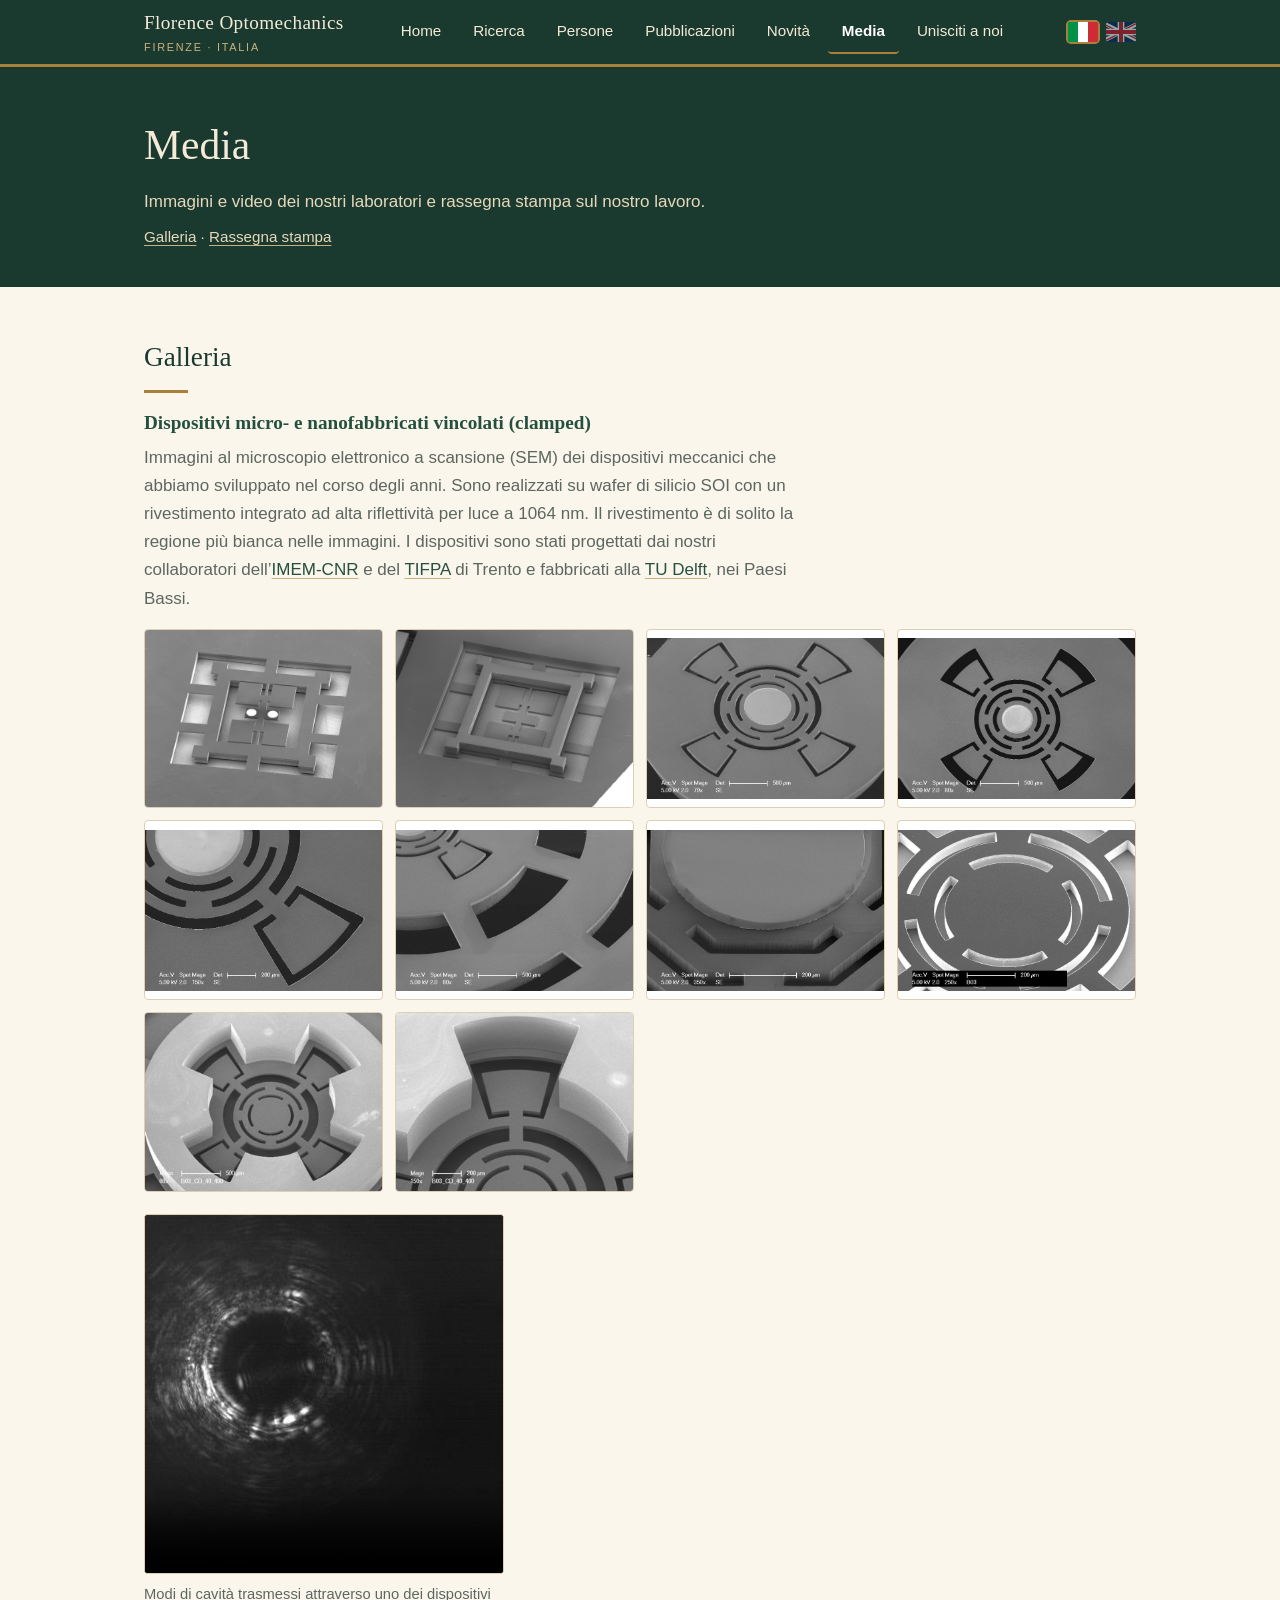
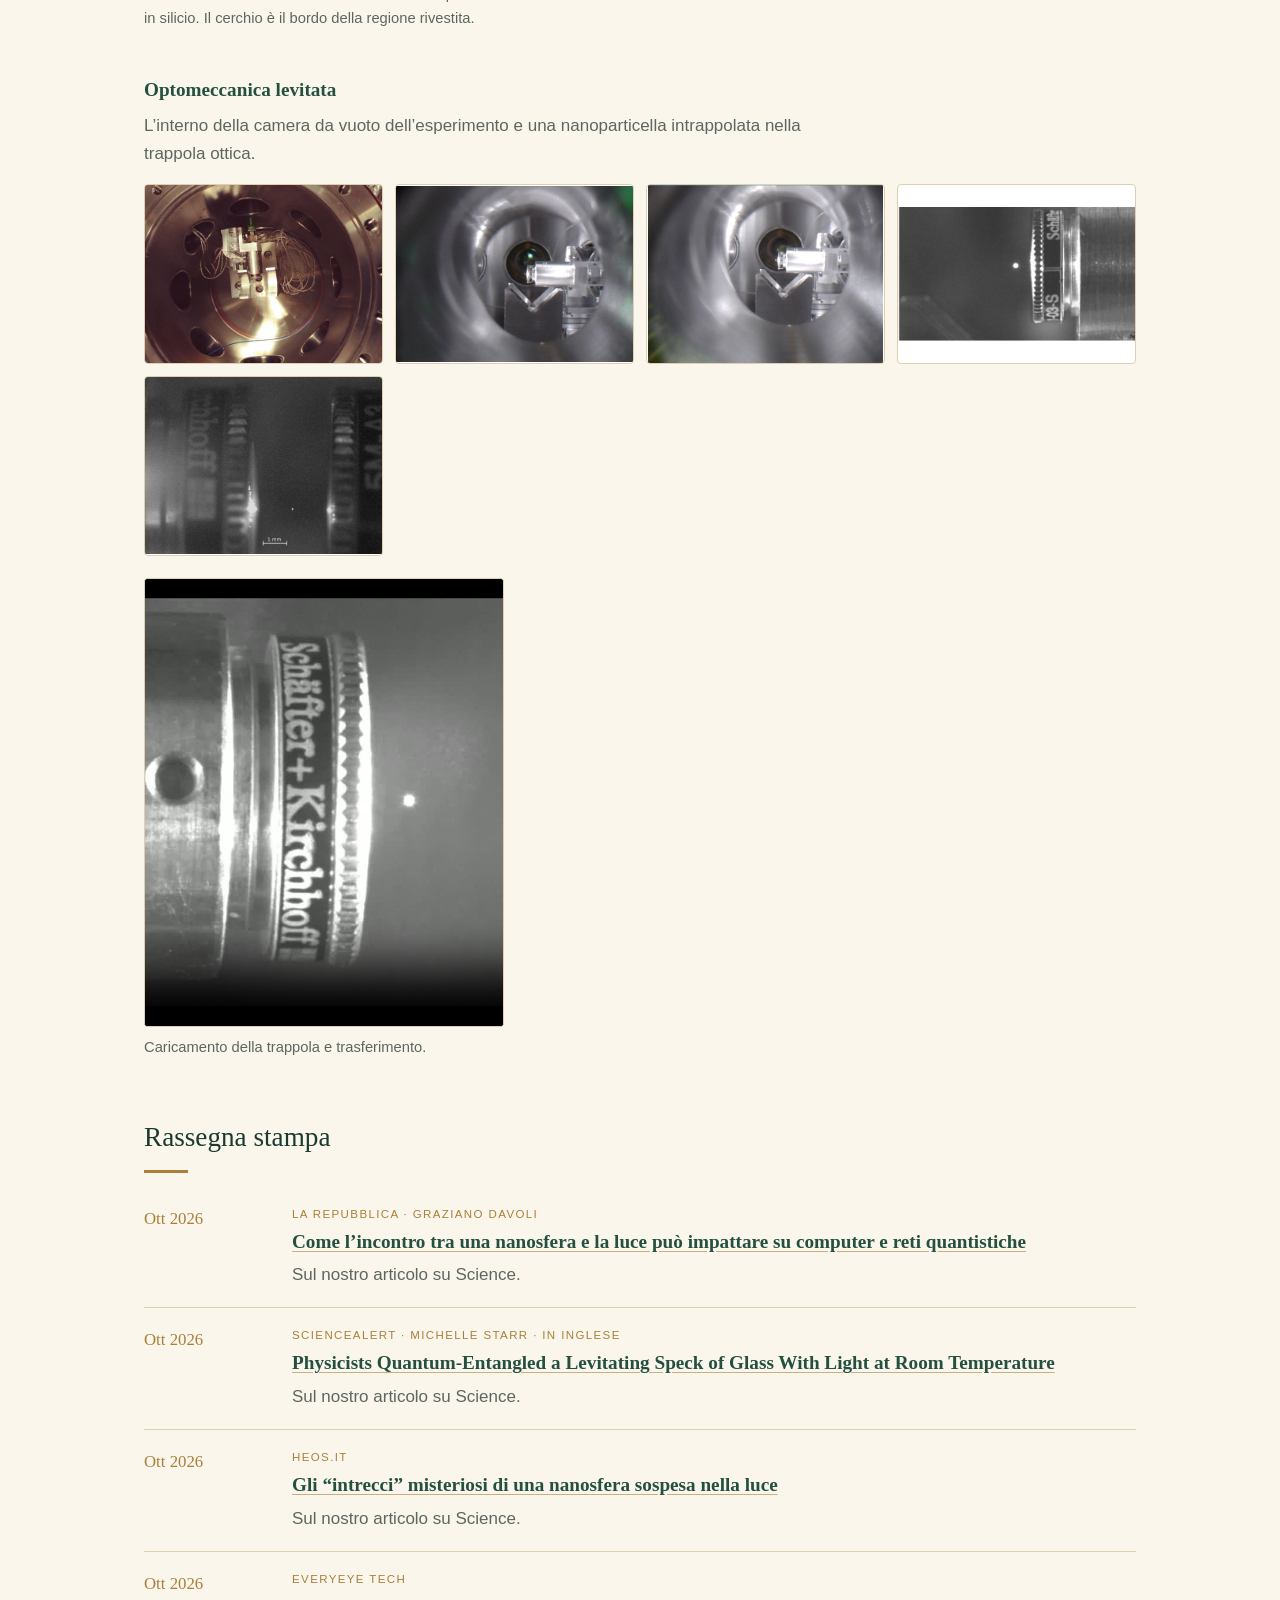
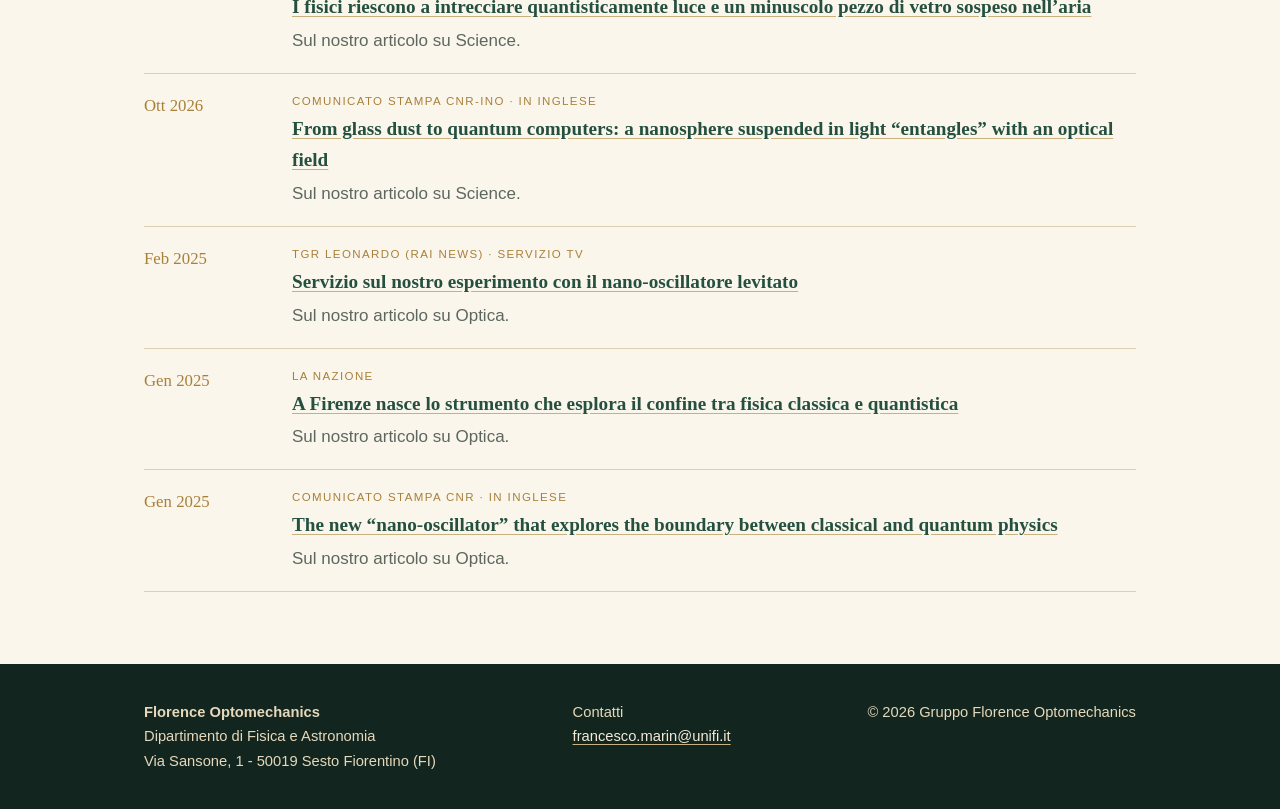
==== it/media.html @ cf9a8709 "Initial commit" ====
<!doctype html>
<html lang="it">
<head>
<meta charset="utf-8">
<meta name="viewport" content="width=device-width, initial-scale=1">
<title>Media · Florence Optomechanics</title>
<link rel="alternate" hreflang="en" href="../media.html">
<link rel="stylesheet" href="../css/style.css">
</head>
<body>
<header class="site-header">
  <div class="wrap">
    <a class="brand" href="index.html">Florence Optomechanics<small>Firenze · Italia</small></a>
    <button class="menu-btn" aria-expanded="false" aria-controls="site-nav">Menu</button>
    <nav id="site-nav" aria-label="Principale">
      <ul>
        <li><a href="index.html">Home</a></li>
        <li><a href="research.html">Ricerca</a></li>
        <li><a href="people.html">Persone</a></li>
        <li><a href="publications.html">Pubblicazioni</a></li>
        <li><a href="news.html">Novità</a></li>
        <li><a href="media.html" aria-current="page">Media</a></li>
        <li><a href="join.html">Unisciti a noi</a></li>
      </ul>
    </nav>
    <div class="lang" role="group" aria-label="Lingua">
      <a href="media.html" hreflang="it" lang="it" title="Italiano" aria-label="Italiano" aria-current="true"><img src="../images/flag-it.svg" alt="" width="30" height="20"></a>
      <a href="../media.html" hreflang="en" lang="en" title="English" aria-label="English"><img src="../images/flag-gb.svg" alt="" width="30" height="20"></a>
    </div>
  </div>
</header>

<div class="page-title"><div class="wrap">
  <h1>Media</h1>
  <p>Immagini e video dei nostri laboratori e rassegna stampa sul nostro lavoro.</p>
  <p class="jump"><a href="#gallery">Galleria</a> · <a href="#press">Rassegna stampa</a></p>
</div></div>

<main>
  <div class="wrap">
    <section id="gallery">
      <h2>Galleria</h2>

      <div class="gallery-group">
        <h3>Dispositivi micro- e nanofabbricati vincolati (clamped)</h3>
        <p class="group-caption">Immagini al microscopio elettronico a scansione (SEM) dei dispositivi meccanici che abbiamo sviluppato nel corso degli anni. Sono realizzati su wafer di silicio SOI con un rivestimento integrato ad alta riflettività per luce a 1064 nm. Il rivestimento è di solito la regione più bianca nelle immagini. I dispositivi sono stati progettati dai nostri collaboratori dell’<a href="https://www.imem.cnr.it/en">IMEM-CNR</a> e del <a href="https://www.tifpa.infn.it/">TIFPA</a> di Trento e fabbricati alla <a href="https://www.tudelft.nl/en/">TU Delft</a>, nei Paesi Bassi.</p>
        <div class="photo-grid">
          <a href="../images/gallery/clamped_02.jpg"><img src="../images/gallery/clamped_02.jpg" alt="Immagine SEM di una struttura quadrata a telaio in silicio con una parte centrale sospesa che porta due piccole zone bianche rivestite, vista dal fronte" width="1200" height="900" loading="lazy"></a>
          <a href="../images/gallery/clamped_03.jpg"><img src="../images/gallery/clamped_03.jpg" alt="Immagine SEM della stessa struttura a telaio quadrato vista dal retro" width="1200" height="900" loading="lazy"></a>
          <a href="../images/gallery/clamped_04.jpg"><img src="../images/gallery/clamped_04.jpg" alt="Immagine SEM di un oscillatore circolare con un centro ellittico bianco rivestito, circondato da anelli concentrici con fenditure e da quattro aperture a settore" width="712" height="484" loading="lazy"></a>
          <a href="../images/gallery/clamped_05.jpg"><img src="../images/gallery/clamped_05.jpg" alt="Immagine SEM di un oscillatore circolare simile, con anelli concentrici con fenditure e quattro aperture a settore" width="712" height="484" loading="lazy"></a>
          <a href="../images/gallery/clamped_06.jpg"><img src="../images/gallery/clamped_06.jpg" alt="Dettaglio SEM di un’apertura a settore e degli anelli con fenditure accanto al disco centrale rivestito" width="712" height="484" loading="lazy"></a>
          <a href="../images/gallery/clamped_07.jpg"><img src="../images/gallery/clamped_07.jpg" alt="Dettaglio SEM di una fenditura e del bordo rialzato dell’anello di supporto" width="712" height="484" loading="lazy"></a>
          <a href="../images/gallery/clamped_08.jpg"><img src="../images/gallery/clamped_08.jpg" alt="Dettaglio SEM del disco centrale rivestito e della struttura di supporto circostante" width="712" height="484" loading="lazy"></a>
          <a href="../images/gallery/clamped_09.jpg"><img src="../images/gallery/clamped_09.jpg" alt="Immagine SEM degli anelli con fenditure intorno al disco centrale di un oscillatore" width="712" height="484" loading="lazy"></a>
          <a href="../images/gallery/clamped_10.jpg"><img src="../images/gallery/clamped_10.jpg" alt="Immagine SEM di un oscillatore montato all’interno di un telaio circolare spesso, con anelli concentrici con fenditure" width="320" height="240" loading="lazy"></a>
          <a href="../images/gallery/clamped_11.jpg"><img src="../images/gallery/clamped_11.jpg" alt="Dettaglio SEM di un’apertura a settore e di anelli con fenditure all’interno di un telaio circolare spesso" width="320" height="240" loading="lazy"></a>
        </div>
        <figure class="video">
          <video controls preload="metadata" poster="../images/gallery/cavity_modes_poster.jpg" width="400" height="400">
            <source src="../videos/cavity_modes.mp4" type="video/mp4">
            Il tuo browser non può riprodurre questo video.
          </video>
          <figcaption>Modi di cavità trasmessi attraverso uno dei dispositivi in silicio. Il cerchio è il bordo della regione rivestita.</figcaption>
        </figure>
      </div>

      <div class="gallery-group">
        <h3>Optomeccanica levitata</h3>
        <p class="group-caption">L’interno della camera da vuoto dell’esperimento e una nanoparticella intrappolata nella trappola ottica.</p>
        <div class="photo-grid">
          <a href="../images/gallery/levitated_01.jpg"><img src="../images/gallery/levitated_01.jpg" alt="Vista dall’alto all’interno della camera da vuoto, con il gruppo della trappola montato su un blocco con fili sottili" width="1200" height="900" loading="lazy"></a>
          <a href="../images/gallery/levitated_02.jpg"><img src="../images/gallery/levitated_02.jpg" alt="Vista attraverso un tubo all’interno della camera da vuoto, con una lente e il suo supporto" width="1200" height="892" loading="lazy"></a>
          <a href="../images/gallery/levitated_03.jpg"><img src="../images/gallery/levitated_03.jpg" alt="Seconda vista attraverso il tubo all’interno della camera da vuoto, con la lente e il supporto in una posizione diversa" width="1200" height="905" loading="lazy"></a>
          <a href="../images/gallery/levitated_04.jpg"><img src="../images/gallery/levitated_04.jpg" alt="Una nanoparticella intrappolata, un punto luminoso, accanto all’anello zigrinato di un portalenti" width="1200" height="675" loading="lazy"></a>
          <a href="../images/gallery/levitated_06.jpg"><img src="../images/gallery/levitated_06.jpg" alt="Una nanoparticella intrappolata, un piccolo punto luminoso, tra due portalenti; barra di scala 1 mm" width="1200" height="895" loading="lazy"></a>
        </div>
        <figure class="video">
          <video controls preload="metadata" poster="../images/gallery/trap_loading_poster.jpg" width="612" height="764">
            <source src="../videos/trap_loading.mp4" type="video/mp4">
            Il tuo browser non può riprodurre questo video.
          </video>
          <figcaption>Caricamento della trappola e trasferimento.</figcaption>
        </figure>
      </div>
    </section>

    <section id="press">
      <h2>Rassegna stampa</h2>
      <div class="press-list">
        <div class="news-item">
          <time datetime="2026-10-06">Ott 2026</time>
          <div>
            <p class="outlet">la Repubblica · Graziano Davoli</p>
            <h3><a href="https://www.repubblica.it/dossier/economia/innova-italia/2026/10/06/news/come_l_incontro_tra_una_nanosfera_e_la_luce_puo_impattare_su_computer_e_reti_quantistiche-425629108/">Come l’incontro tra una nanosfera e la luce può impattare su computer e reti quantistiche</a></h3>
            <p>Sul nostro articolo su Science.</p>
          </div>
        </div>
        <div class="news-item">
          <time datetime="2026-10-02">Ott 2026</time>
          <div>
            <p class="outlet">ScienceAlert · Michelle Starr · in inglese</p>
            <h3><a href="https://www.sciencealert.com/physicists-quantum-entangled-a-levitating-speck-of-glass-with-light-at-room-temperature">Physicists Quantum-Entangled a Levitating Speck of Glass With Light at Room Temperature</a></h3>
            <p>Sul nostro articolo su Science.</p>
          </div>
        </div>
        <div class="news-item">
          <time datetime="2026-10-01">Ott 2026</time>
          <div>
            <p class="outlet">heos.it</p>
            <h3><a href="https://heos.it/2026/10/gli-intrecci-misteriosi-di-una-nanosfera-sospesa-nella-luce/">Gli “intrecci” misteriosi di una nanosfera sospesa nella luce</a></h3>
            <p>Sul nostro articolo su Science.</p>
          </div>
        </div>
        <div class="news-item">
          <time datetime="2026-10-01">Ott 2026</time>
          <div>
            <p class="outlet">Everyeye Tech</p>
            <h3><a href="https://tech.everyeye.it/notizie/fisici-riescono-intrecciare-quantisticamente-luce-minuscolo-pezzo-vetro-sospeso-aria-903883.html">I fisici riescono a intrecciare quantisticamente luce e un minuscolo pezzo di vetro sospeso nell’aria</a></h3>
            <p>Sul nostro articolo su Science.</p>
          </div>
        </div>
        <div class="news-item">
          <time datetime="2026-10-01">Ott 2026</time>
          <div>
            <p class="outlet">Comunicato stampa CNR-INO · in inglese</p>
            <h3><a href="https://www.ino.cnr.it/?p=27288">From glass dust to quantum computers: a nanosphere suspended in light “entangles” with an optical field</a></h3>
            <p>Sul nostro articolo su Science.</p>
          </div>
        </div>
        <div class="news-item">
          <time datetime="2025-02-06">Feb 2025</time>
          <div>
            <p class="outlet">TGR Leonardo (Rai News) · servizio TV</p>
            <h3><a href="https://www.rainews.it/tgr/piemonte/video/2025/02/fisica-quantistica-7cc5fb95-adb0-4eaa-9f31-540c778f2924.html">Servizio sul nostro esperimento con il nano-oscillatore levitato</a></h3>
            <p>Sul nostro articolo su Optica.</p>
          </div>
        </div>
        <div class="news-item">
          <time datetime="2025-01-29">Gen 2025</time>
          <div>
            <p class="outlet">La Nazione</p>
            <h3><a href="https://www.lanazione.it/firenze/cronaca/a-firenze-nasce-lo-strumento-che-esplora-il-confine-tra-fisica-classica-e-quantistica-b22kx14e">A Firenze nasce lo strumento che esplora il confine tra fisica classica e quantistica</a></h3>
            <p>Sul nostro articolo su Optica.</p>
          </div>
        </div>
        <div class="news-item">
          <time datetime="2025-01-29">Gen 2025</time>
          <div>
            <p class="outlet">Comunicato stampa CNR · in inglese</p>
            <h3><a href="https://www.cnr.it/en/press-release/13257">The new “nano-oscillator” that explores the boundary between classical and quantum physics</a></h3>
            <p>Sul nostro articolo su Optica.</p>
          </div>
        </div>
      </div>
    </section>
  </div>
</main>

<footer>
  <div class="wrap cols">
    <div><strong>Florence Optomechanics</strong><br>Dipartimento di Fisica e Astronomia<br>Via Sansone, 1 - 50019 Sesto Fiorentino (FI)</div>
    <div>Contatti<br><a href="mailto:francesco.marin@unifi.it">francesco.marin@unifi.it</a></div>
    <div>© 2026 Gruppo Florence Optomechanics</div>
  </div>
</footer>
<script src="../js/main.js"></script>
</body>
</html>
---- css/style.css ----
/* Florence Optomechanics — deep green + warm sand. No images: typography only. */
:root {
  --green-900: #12261f;
  --green-800: #1b3a2f;
  --green-700: #255040;
  --green-500: #3f7a63;
  --sand-50:  #faf6ec;
  --sand-100: #f3ead8;
  --sand-200: #e6d8bb;
  --sand-400: #c9b17f;
  --gold:     #a9803a;
  --ink:      #1c241f;
  --muted:    #5d675f;
  --line:     #ddd0b2;
  --maxw: 1040px;
  --serif: "Iowan Old Style", "Palatino Linotype", Palatino, Georgia, "Times New Roman", serif;
  --sans: -apple-system, BlinkMacSystemFont, "Segoe UI", Roboto, "Helvetica Neue", Arial, sans-serif;
}

* { box-sizing: border-box; }
html { scroll-behavior: smooth; }
body {
  margin: 0;
  font-family: var(--sans);
  font-size: 17px;
  line-height: 1.65;
  color: var(--ink);
  background: var(--sand-50);
}
a { color: var(--green-700); text-decoration-color: var(--sand-400); text-underline-offset: 3px; }
a:hover { color: var(--green-500); }
.wrap { max-width: var(--maxw); margin: 0 auto; padding: 0 24px; }

/* Header / tabs */
.site-header {
  background: var(--green-800);
  color: var(--sand-100);
  position: sticky; top: 0; z-index: 20;
  border-bottom: 3px solid var(--gold);
}
.site-header .wrap { display: flex; align-items: center; justify-content: space-between; min-height: 64px; gap: 16px; }
.brand { font-family: var(--serif); font-size: 1.2rem; letter-spacing: .02em; color: var(--sand-100); text-decoration: none; white-space: nowrap; }
.brand small { display: block; font-family: var(--sans); font-size: .68rem; letter-spacing: .16em; text-transform: uppercase; color: var(--sand-400); }
nav ul { list-style: none; display: flex; gap: 4px; margin: 0; padding: 0; }
nav a {
  display: block; padding: 8px 14px; color: var(--sand-100); text-decoration: none;
  font-size: .95rem; border-radius: 4px; border-bottom: 2px solid transparent;
}
nav a:hover { background: var(--green-700); color: #fff; }
nav a[aria-current="page"] { border-bottom-color: var(--gold); color: #fff; font-weight: 600; }
.lang { display: flex; gap: 8px; align-items: center; margin-left: 8px; }
.lang a { display: block; line-height: 0; border-radius: 3px; opacity: .55; }
.lang a:hover, .lang a:focus-visible { opacity: 1; }
.lang a[aria-current] { opacity: 1; box-shadow: 0 0 0 2px var(--gold); }
.lang img { display: block; border-radius: 2px; }
.menu-btn { display: none; background: none; border: 1px solid var(--sand-400); color: var(--sand-100); padding: 6px 12px; border-radius: 4px; font: inherit; cursor: pointer; }

/* Hero (pure typography) */
.hero {
  background:
    linear-gradient(90deg, rgba(18,38,31,.92) 0%, rgba(18,38,31,.78) 45%, rgba(18,38,31,.45) 100%),
    var(--green-800) url("../images/hero.jpg") center / cover no-repeat;
  color: var(--sand-100); padding: 110px 0 100px;
}
.hero .eyebrow { text-transform: uppercase; letter-spacing: .2em; font-size: .78rem; color: var(--sand-400); margin: 0 0 18px; }
.hero h1 { font-family: var(--serif); font-weight: 500; font-size: clamp(2rem, 5vw, 3.4rem); line-height: 1.12; margin: 0 0 22px; max-width: 18ch; }
.hero p.lead { font-size: 1.2rem; max-width: 60ch; color: var(--sand-200); margin: 0 0 28px; }
.btn { display: inline-block; padding: 11px 22px; border-radius: 4px; background: var(--gold); color: #fff; text-decoration: none; font-weight: 600; font-size: .95rem; }
.btn:hover { background: #bf9347; color: #fff; }
.btn.ghost { background: transparent; border: 1px solid var(--sand-400); color: var(--sand-100); margin-left: 10px; }
.btn.ghost:hover { background: var(--green-700); }

/* Figures: keep image files in images/ and reference them with <img src="images/...">. */
figure.figure { margin: 28px 0; }
figure.figure img { display: block; max-width: 100%; height: auto; border: 1px solid var(--line); border-radius: 4px; }
figure.figure figcaption { font-size: .9rem; color: var(--muted); margin-top: 8px; }

/* Page title band for inner pages */
.page-title { background: var(--green-800); color: var(--sand-100); padding: 44px 0 38px; }
.page-title h1 { font-family: var(--serif); font-weight: 500; margin: 0; font-size: clamp(1.8rem, 4vw, 2.6rem); }
.page-title p { margin: 8px 0 0; color: var(--sand-200); max-width: 62ch; }

/* Content */
main { padding: 48px 0 72px; }
section + section { margin-top: 56px; }
h2 { font-family: var(--serif); font-weight: 500; font-size: 1.7rem; color: var(--green-800); margin: 0 0 14px; }
h2::after { content: ""; display: block; width: 44px; height: 3px; background: var(--gold); margin-top: 10px; }
h3 { font-family: var(--serif); font-weight: 600; font-size: 1.2rem; color: var(--green-700); margin: 26px 0 6px; }
.hero .todo { color: var(--ink); }
.todo { background: #fff3cf; border-left: 4px solid var(--gold); padding: 2px 8px; border-radius: 2px; font-size: .92em; }

.grid { display: grid; gap: 22px; grid-template-columns: repeat(auto-fill, minmax(280px, 1fr)); }
.card { background: #fff; border: 1px solid var(--line); border-top: 4px solid var(--green-700); border-radius: 4px; padding: 22px 22px 20px; }
.card h3 { margin-top: 0; }
.card p { margin: 0; color: var(--muted); font-size: .98rem; }
.orcid { display: inline-block; vertical-align: middle; margin-left: 6px; line-height: 0; }
.orcid img { display: block; }
.headshot { display: block; width: calc(100% + 44px); max-width: none; height: auto; aspect-ratio: 4 / 5; object-fit: cover; object-position: top; margin: -22px -22px 18px; border-bottom: 1px solid var(--line); }
.card .role { font-size: .85rem; color: var(--gold); text-transform: uppercase; letter-spacing: .1em; margin: 0 0 4px; }
.card p.affil { color: var(--ink); font-size: .98rem; }
.card p.honorary { margin-top: 6px; font-size: .9rem; color: var(--ink); }
.card p.honorary .label { display: block; font-size: .72rem; letter-spacing: .12em; text-transform: uppercase; color: var(--gold); margin-bottom: 1px; }
.card p.assoc { margin-top: 6px; font-size: .9rem; }
.card p.assoc .label { display: block; font-size: .72rem; letter-spacing: .12em; text-transform: uppercase; color: var(--gold); margin-bottom: 1px; }
.card .topic { margin-top: 8px; }
.card p.more { margin-top: 10px; font-size: .92rem; }

.band { background: var(--sand-100); border-top: 1px solid var(--line); border-bottom: 1px solid var(--line); padding: 44px 0; margin-top: 56px; }

/* Previous members (compact list) */
.prev-list { list-style: none; margin: 0; padding: 0; }
.prev-list li { padding: 12px 0; border-bottom: 1px solid var(--line); display: flex; flex-wrap: wrap; align-items: center; gap: 4px 18px; }
.prev-name { font-family: var(--serif); font-weight: 600; font-size: 1.1rem; color: var(--green-800); }
.prev-role { color: var(--muted); font-size: .95rem; }
.prev-now { color: var(--green-700); font-size: .95rem; flex-basis: 100%; }

/* Research accordion-style blocks */
.topic-block { border-left: 4px solid var(--green-700); padding: 4px 0 4px 22px; margin: 0 0 34px; }
.topic-block h3 { margin-top: 0; font-size: 1.35rem; }
.topic-head.has-thumb { display: flex; gap: 22px; align-items: flex-start; }
.topic-head.has-thumb > div { flex: 1; min-width: 0; }
.topic-thumb { display: block; flex: none; width: 170px; height: auto; border: 1px solid var(--line); border-radius: 4px; background: #fff; margin-top: 4px; }
.project { margin: 24px 0 0; padding-top: 18px; border-top: 1px dashed var(--line); }
.project h4 { font-family: var(--serif); font-weight: 600; font-size: 1.15rem; color: var(--green-800); margin: 0 0 2px; display: flex; flex-wrap: wrap; align-items: baseline; gap: 2px 12px; }
.project p { margin: 0 0 8px; }
.project .subtitle { font-style: italic; color: var(--muted); }
.status { font-family: var(--sans); font-size: .72rem; letter-spacing: .12em; text-transform: uppercase; font-weight: 600; color: var(--gold); }
.status.ended { color: var(--muted); }
.collab { margin-top: 10px; font-size: .92rem; color: var(--muted); }
.collab .label { display: block; font-size: .72rem; letter-spacing: .12em; text-transform: uppercase; color: var(--gold); margin-bottom: 2px; }
.collab p { margin: 0 0 6px; }
.tags { display: flex; flex-wrap: wrap; gap: 8px; margin-top: 10px; }
.tag { font-size: .78rem; letter-spacing: .04em; background: var(--sand-100); border: 1px solid var(--sand-200); color: var(--green-800); padding: 2px 10px; border-radius: 999px; }

/* Publications */
.filters { display: flex; flex-wrap: wrap; gap: 10px; align-items: center; margin-bottom: 26px; }
.filters input[type="search"] { flex: 1 1 240px; padding: 10px 12px; border: 1px solid var(--sand-400); border-radius: 4px; font: inherit; background: #fff; }
.filters select { padding: 10px 12px; border: 1px solid var(--sand-400); border-radius: 4px; font: inherit; background: #fff; color: var(--green-800); cursor: pointer; }
.filters button { padding: 8px 14px; border: 1px solid var(--sand-400); background: #fff; border-radius: 999px; font: inherit; font-size: .88rem; cursor: pointer; color: var(--green-800); }
.filters button[aria-pressed="true"] { background: var(--green-800); color: var(--sand-100); border-color: var(--green-800); }
.year { font-family: var(--serif); font-size: 1.5rem; color: var(--green-800); margin: 34px 0 8px; padding-bottom: 4px; border-bottom: 1px solid var(--line); }
.pub { padding: 12px 0; border-bottom: 1px dashed var(--line); }
.pub .t { font-weight: 600; color: var(--ink); }
.pub .a { color: var(--muted); font-size: .95rem; }
.pub .j { font-style: italic; font-size: .95rem; }
.pub .l { font-size: .88rem; }
.pub .l a { margin-right: 12px; }
.count { color: var(--muted); font-size: .9rem; }

/* News */
.news-item { display: grid; grid-template-columns: 130px 1fr; gap: 18px; padding: 18px 0; border-bottom: 1px solid var(--line); }
.news-item time { font-family: var(--serif); color: var(--gold); font-size: 1.05rem; }
.news-item h3 { margin: 0 0 4px; }
.news-item p { margin: 0; color: var(--muted); }
.news-body.has-thumb { display: flex; gap: 20px; align-items: flex-start; }
.news-thumb { display: block; flex: none; width: 140px; height: auto; border: 1px solid var(--line); border-radius: 4px; }

/* Photo row (Join us) */
.photo-row { display: flex; gap: 16px; margin-top: 28px; }
.photo-row img { flex: 1 1 0; min-width: 0; max-width: 300px; aspect-ratio: 4 / 5; object-fit: cover; height: auto; border: 1px solid var(--line); border-radius: 4px; }

/* Media */
.jump { font-size: .95rem; }
.jump a { color: var(--sand-200); }
.gallery-group { margin: 0 0 44px; }
.gallery-group h3 { margin-top: 0; }
.group-caption { color: var(--muted); max-width: 70ch; margin: 0 0 16px; }
.photo-grid { display: grid; grid-template-columns: repeat(auto-fill, minmax(210px, 1fr)); gap: 12px; }
.photo-grid a { display: block; background: #fff; border: 1px solid var(--line); border-radius: 4px; overflow: hidden; }
.photo-grid img { display: block; width: 100%; height: auto; aspect-ratio: 4 / 3; object-fit: contain; }
figure.video { margin: 22px 0 0; max-width: 360px; }
figure.video video { display: block; max-width: 100%; height: auto; border: 1px solid var(--line); border-radius: 4px; background: #000; }
figure.video figcaption { font-size: .92rem; color: var(--muted); margin-top: 8px; max-width: 70ch; }
.outlet { font-size: .72rem; letter-spacing: .12em; text-transform: uppercase; color: var(--gold) !important; margin: 0 0 2px !important; }

/* Footer */
footer { background: var(--green-900); color: var(--sand-200); padding: 36px 0; font-size: .92rem; }
footer a { color: var(--sand-100); }
footer .cols { display: flex; flex-wrap: wrap; gap: 28px; justify-content: space-between; }

/* Responsive */
@media (max-width: 760px) {
  .menu-btn { display: block; order: 3; }
  .lang { order: 2; margin-left: auto; }
  nav { display: none; position: absolute; top: 64px; left: 0; right: 0; background: var(--green-800); border-bottom: 3px solid var(--gold); padding: 8px 16px 14px; }
  nav.open { display: block; }
  nav ul { flex-direction: column; }
  .news-item { grid-template-columns: 1fr; gap: 4px; }
  .btn.ghost { margin: 12px 0 0; }
  .hero { padding: 64px 0;
    background:
      linear-gradient(180deg, rgba(18,38,31,.85) 0%, rgba(18,38,31,.7) 100%),
      var(--green-800) url("../images/hero-mobile.jpg") center / cover no-repeat; }
}

/* Narrow phones: stack the news thumbnail above the text */
@media (max-width: 480px) {
  .site-header .wrap { gap: 10px; }
  .brand { font-size: 1.05rem; letter-spacing: 0; }
  .lang { gap: 6px; }
  .news-body.has-thumb { flex-direction: column; gap: 12px; }
  .news-thumb { width: 160px; }
  .topic-head.has-thumb { flex-direction: column; gap: 12px; }
  .topic-thumb { width: 170px; }
}

/* Very small phones: shrink header items so brand, flags and Menu fit */
@media (max-width: 360px) {
  .site-header .wrap { padding: 0 14px; gap: 8px; }
  .brand { font-size: .95rem; }
  .brand small { letter-spacing: .1em; }
  .lang { gap: 5px; }
  .lang img { width: 24px; height: 16px; }
  .menu-btn { padding: 6px 9px; }
}

/* Institution logos (Home) */
.institutions { background: #fff; border-top: 1px solid var(--line); padding: 32px 0 36px; margin: 0 0 -72px; }
.institutions h2::after { display: none; }
.institutions h2 { font-size: 1rem; letter-spacing: .08em; text-transform: uppercase; color: var(--muted); margin: 0 0 20px; text-align: center; }
.logos { list-style: none; margin: 0; padding: 0; display: flex; flex-wrap: wrap; justify-content: center; align-items: center; gap: 24px 48px; }
.logos img { display: block; height: 56px; width: auto; }
.logos img[alt="CNR-INO"] { height: 44px; }
.logos a { display: block; opacity: .9; }
.logos a:hover { opacity: 1; }
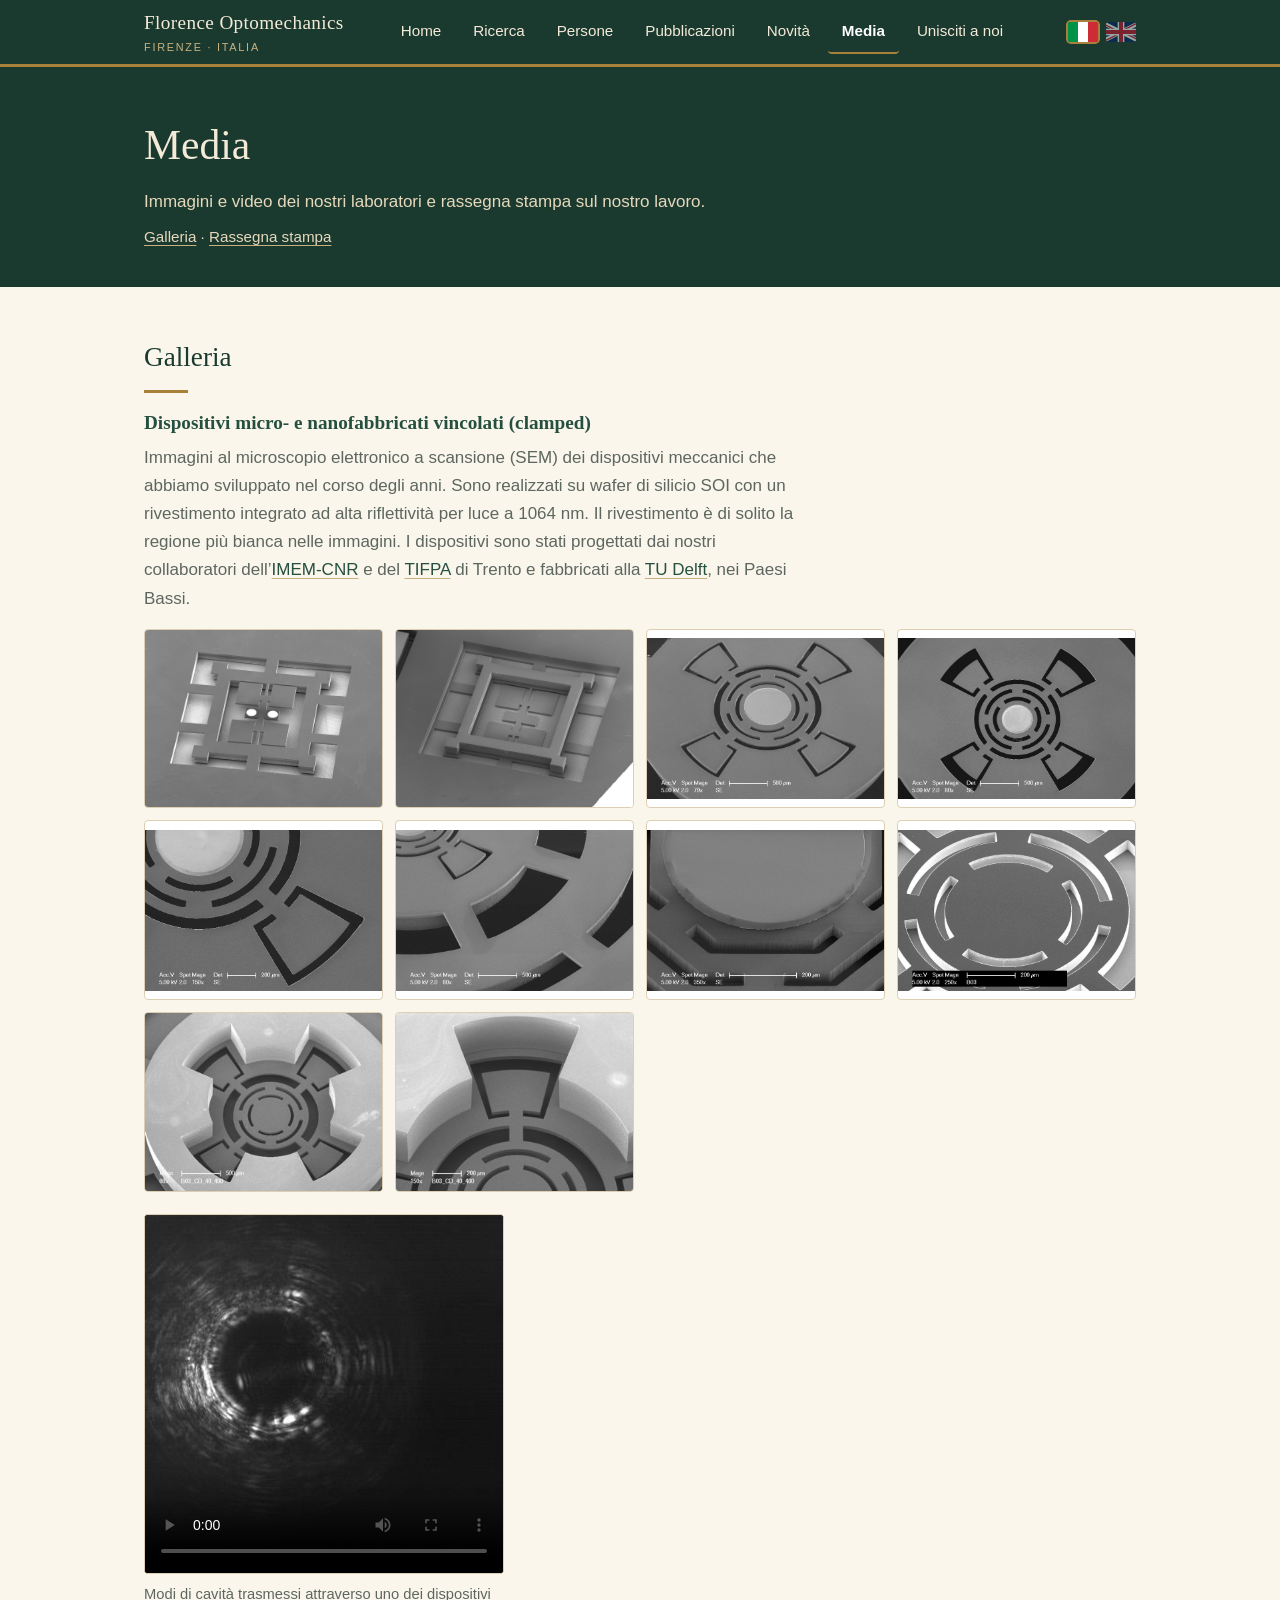
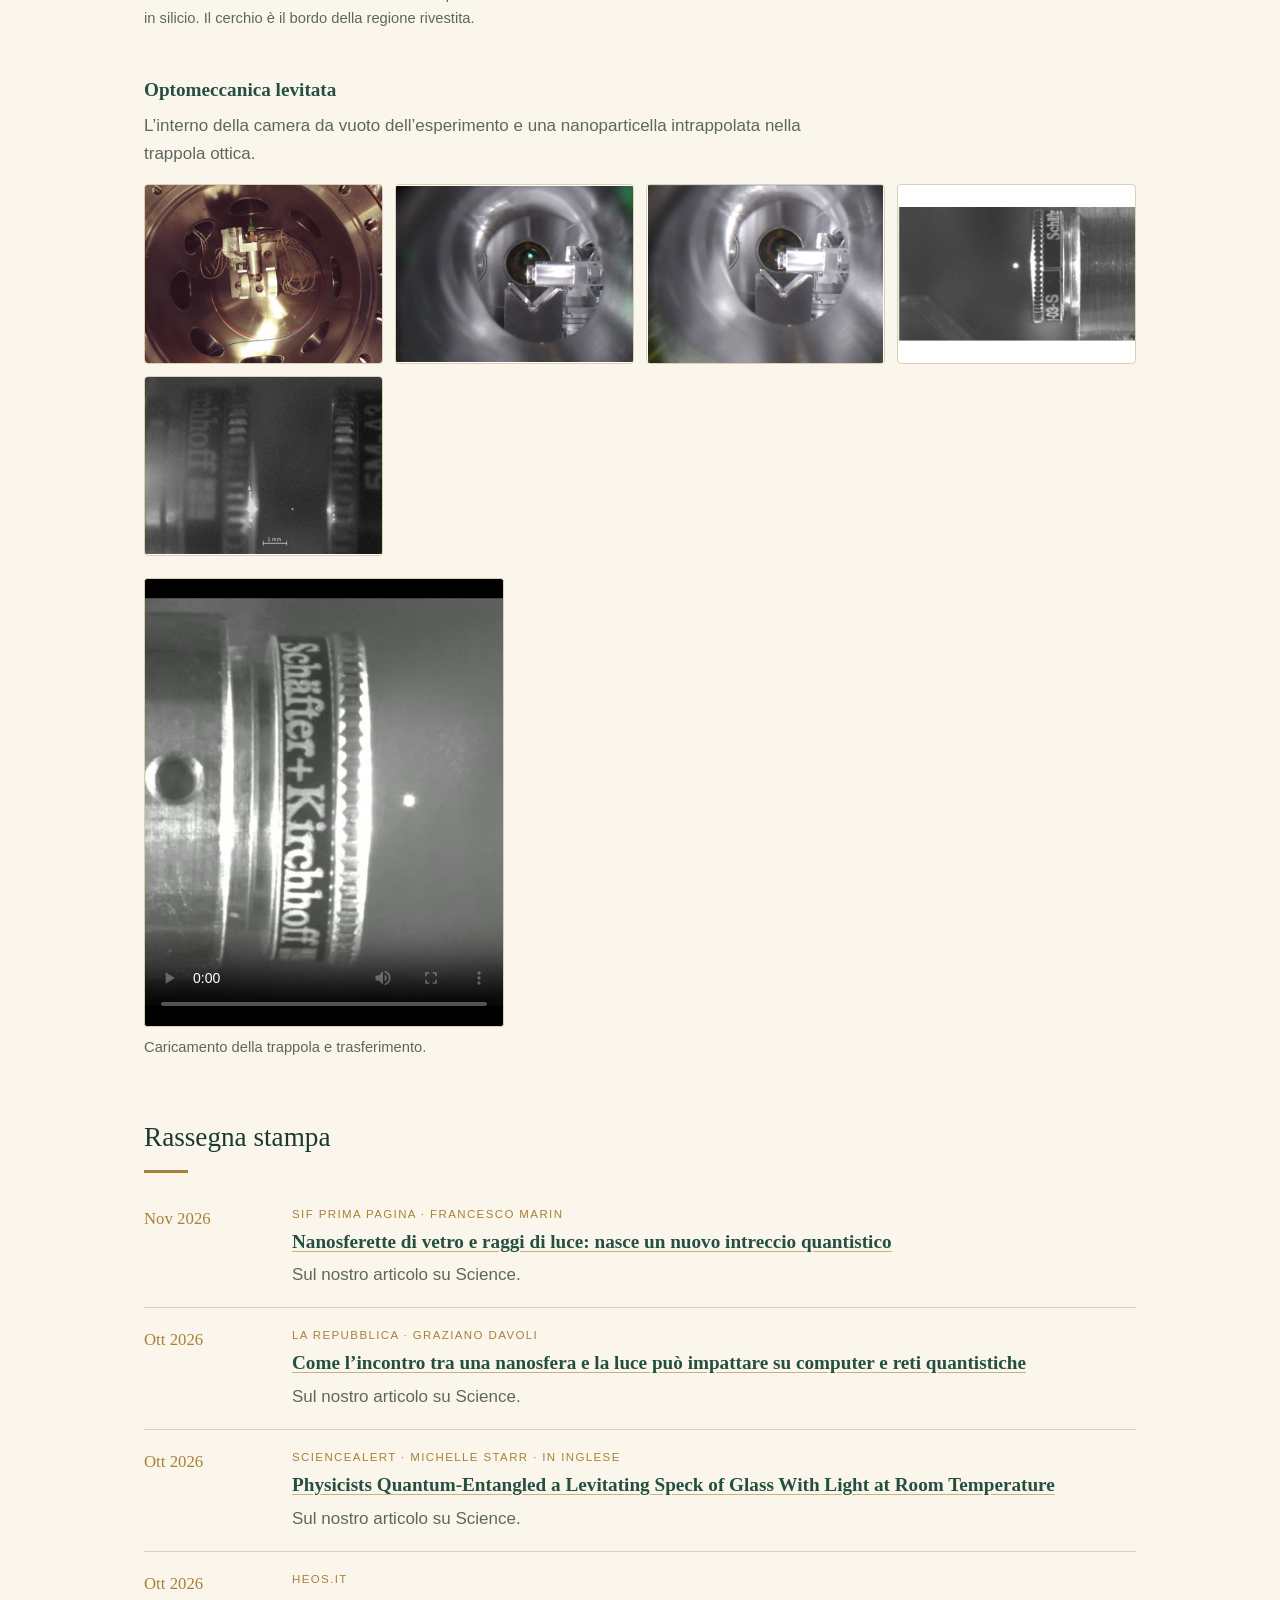
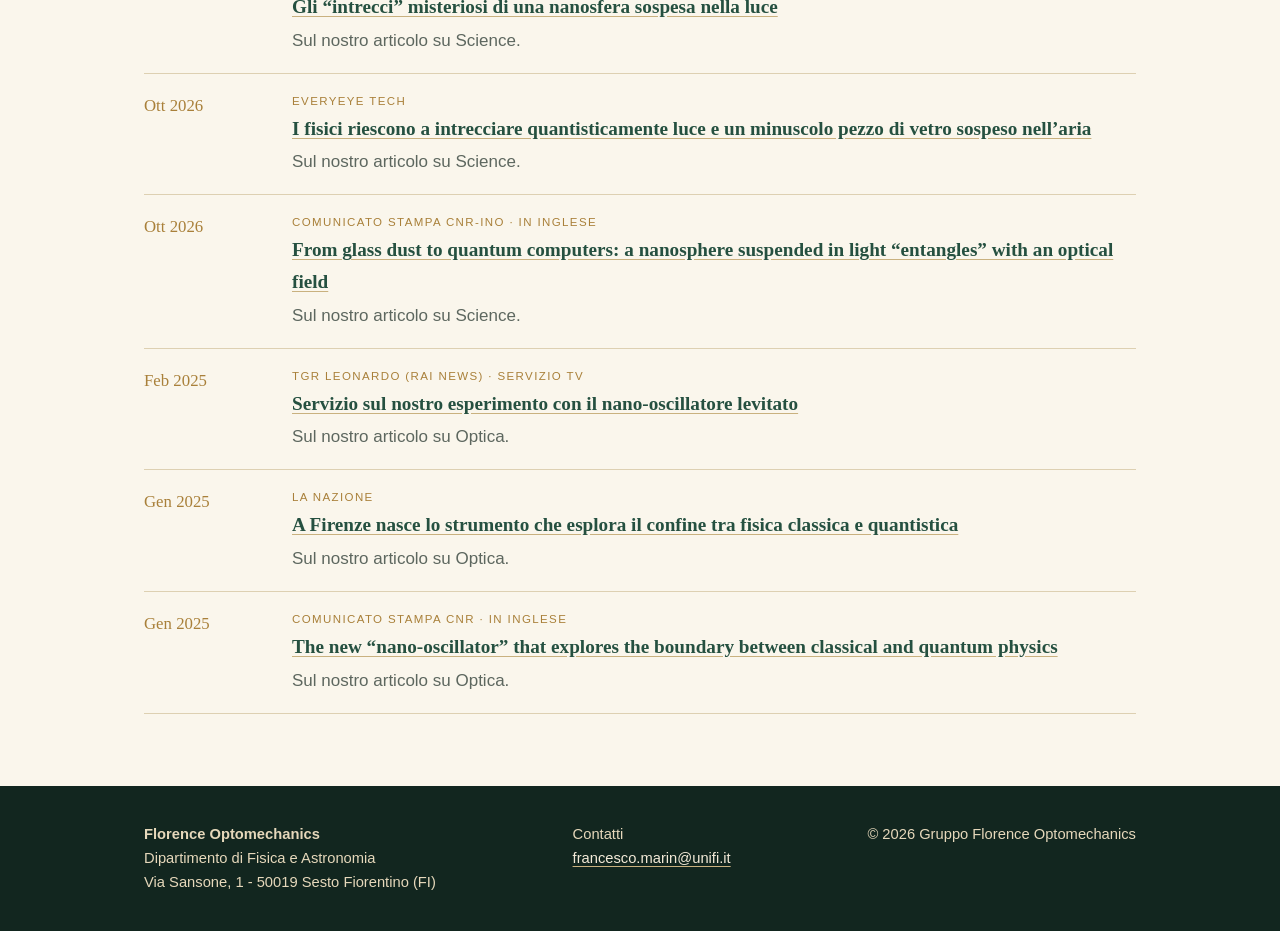
==== commit 6305c8f2: "added media entry" ====
--- a/it/media.html
+++ b/it/media.html
@@ -89,6 +89,14 @@
       <h2>Rassegna stampa</h2>
       <div class="press-list">
         <div class="news-item">
+          <time datetime="2026-11-27">Nov 2026</time>
+          <div>
+            <p class="outlet">SIF Prima Pagina · Francesco Marin</p>
+            <h3><a href="https://www.primapagina.sif.it/article/2240/nanosferette-di-vetro-e-raggi-di-luce-nasce-un-nuovo-intreccio">Nanosferette di vetro e raggi di luce: nasce un nuovo intreccio quantistico</a></h3>
+            <p>Sul nostro articolo su Science.</p>
+          </div>
+        </div>
+        <div class="news-item">
           <time datetime="2026-10-06">Ott 2026</time>
           <div>
             <p class="outlet">la Repubblica · Graziano Davoli</p>
